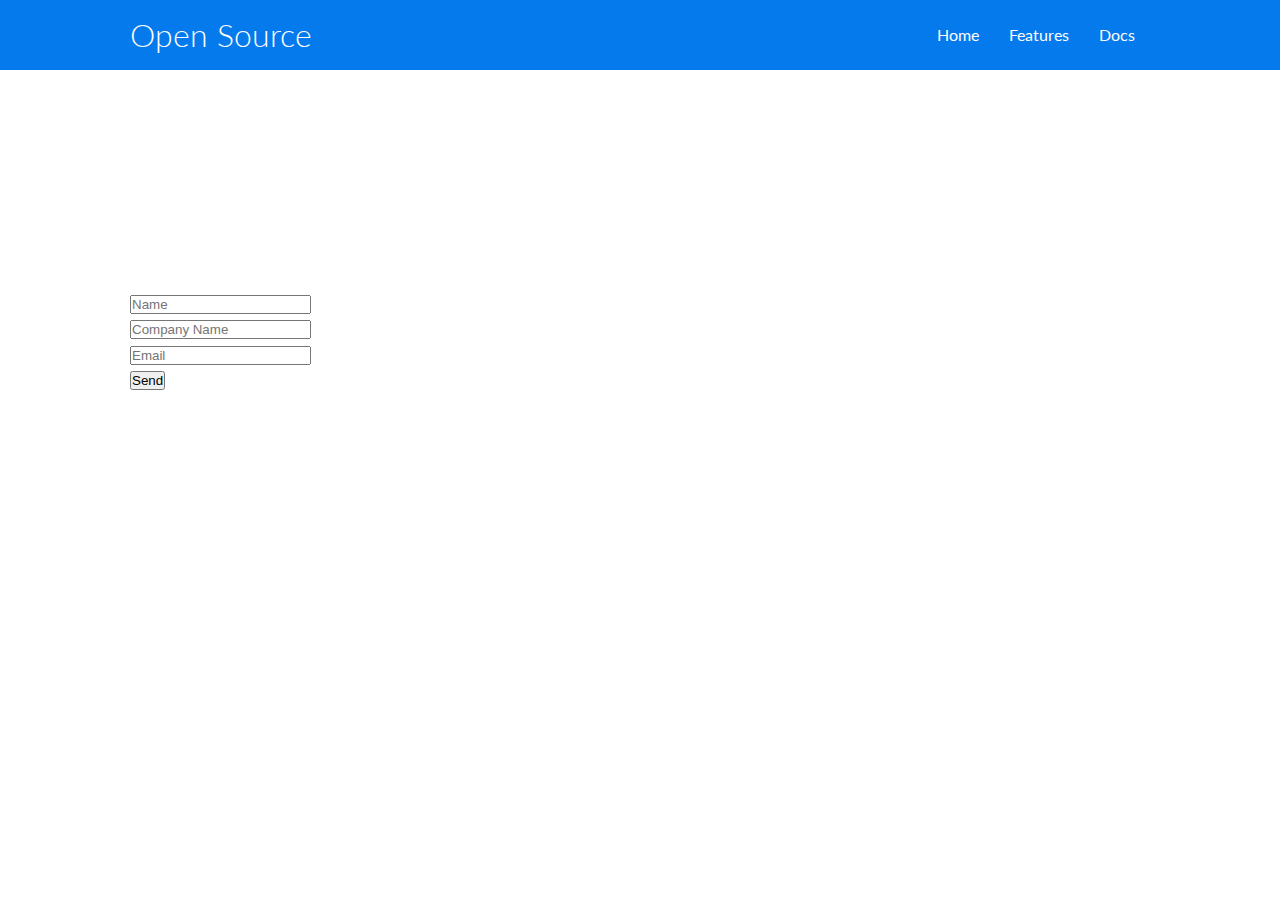
==== index.html @ d51e3340 "add form" ====
<!DOCTYPE html>
<html lang="en">
<head>
    <meta charset="UTF-8">
    <meta name="viewport" content="width=device-width, initial-scale=1.0">
    <link rel="stylesheet" href="css/style.css">
    <link rel="stylesheet" href="https://cdnjs.cloudflare.com/ajax/libs/font-awesome/6.4.2/css/all.min.css" integrity="sha512-z3gLpd7yknf1YoNbCzqRKc4qyor8gaKU1qmn+CShxbuBusANI9QpRohGBreCFkKxLhei6S9CQXFEbbKuqLg0DA==" crossorigin="anonymous" referrerpolicy="no-referrer" />
    <title>Beginning of Open Source Journey</title>
</head>
<body>
    <!-- Navbar-->
    <div class="navbar">
        <div class="container flex">
            <h1 class="logo">Open Source</h1>
            <nav>
                <ul>
                    <li><a href="index.html">Home</a></li>
                    <li><a href="features.html">Features</a></li>
                    <li><a href="docs.html">Docs</a></li>
                </ul>
            </nav>
        </div>
    </div>


    <!-- Showcase-->
    <section class="showcase">
        <div class="container grid">
            <div class="showcase-text">
                <h1>Deployment</h1>
                <p>If you want to show your work (the project) to others, or submit a solution below, you will need to publish your site so that others can access it from the web, rather than just on your local machine. The good news is that if you have your project on GitHub (as described above), doing this is incredibly simple.</p>
                <a href="features.html" class="btn btn-ouline">Read More</a>
            </div>

            <div class="showcase-form card">
                <h2>Request a Demo</h2>
                <form>
                    <div class="form-control">
                        <input type="text" name="name" placeholder="Name" required>
                    </div>
                    <div class="form-control">
                        <input type="text" name="company" placeholder="Company Name" required>
                    </div>
                    <div class="form-control">
                        <input type="email" name="email" placeholder="Email" required>
                    </div>
                    <input type="submit" value="Send" class="btn btn-primary">
                </form>
            </div>
        </div>
    </section>

</body>
</html>
---- css/style.css ----
@import url('https://fonts.googleapis.com/css2?family=Lato:wght@300&display=swap');

*{
    box-sizing: border-box;
    padding: 0;
    margin: 0;
}

body{
    font-family: 'Lato', sans-serif;
    color: white;
    line-height: 1.6;
}

ul{
    list-style-type: none;
}

a{
    text-decoration: none;
    color: white;
}
h1,
h2{
    font-weight: 300;
    line-height: 1.2;
    margin: 10px 0;
}

p{
    margin: 10px 0;
}

img{
    width: 100%;
}

.navbar{
    background-color: #047aed;
    color: #fff;
    height: 70px;
}

.navbar ul{
    display: flex;
}

.navbar a{
    color: white;
    padding: 10px;
    margin: 0 5px;
}

.navbar a:hover{
    border-bottom: 2px #fff solid;
}

.navbar .flex{
    justify-content: space-between;
}

.container{
    max-width: 1100px;
    margin: 0 auto;
    overflow: auto;
    padding: 0 40px;
}

.flex{
    display: flex;
    justify-content: center;
    align-items: center;
    height: 100%;
}
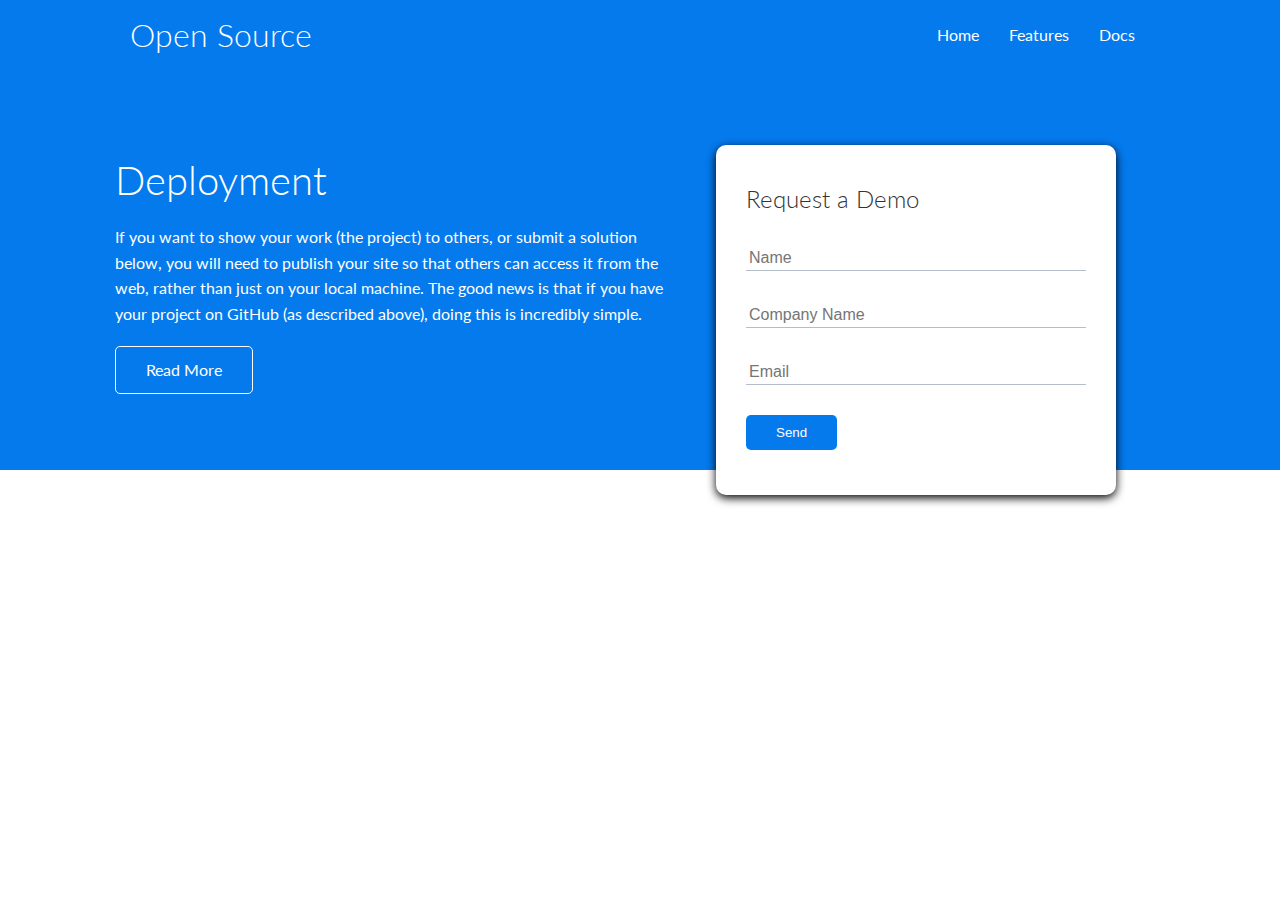
==== commit d3b349f4: "add form and style form" ====
--- a/index.html
+++ b/index.html
@@ -29,23 +29,27 @@
             <div class="showcase-text">
                 <h1>Deployment</h1>
                 <p>If you want to show your work (the project) to others, or submit a solution below, you will need to publish your site so that others can access it from the web, rather than just on your local machine. The good news is that if you have your project on GitHub (as described above), doing this is incredibly simple.</p>
-                <a href="features.html" class="btn btn-ouline">Read More</a>
+                <a href="features.html" class="btn btn-outline">Read More</a>
             </div>
 
             <div class="showcase-form card">
                 <h2>Request a Demo</h2>
+
                 <form>
                     <div class="form-control">
                         <input type="text" name="name" placeholder="Name" required>
                     </div>
+
                     <div class="form-control">
                         <input type="text" name="company" placeholder="Company Name" required>
                     </div>
+
                     <div class="form-control">
                         <input type="email" name="email" placeholder="Email" required>
                     </div>
                     <input type="submit" value="Send" class="btn btn-primary">
                 </form>
+
             </div>
         </div>
     </section>
--- a/css/style.css
+++ b/css/style.css
@@ -1,4 +1,8 @@
 @import url('https://fonts.googleapis.com/css2?family=Lato:wght@300&display=swap');
+
+:root{
+    --primary-color: #047aed; /* can use this in everywhere */
+}
 
 *{
     box-sizing: border-box;
@@ -35,6 +39,8 @@
     width: 100%;
 }
 
+/* Navbar */
+
 .navbar{
     background-color: #047aed;
     color: #fff;
@@ -59,6 +65,64 @@
     justify-content: space-between;
 }
 
+/* Showcase */
+.showcase{
+    height: 400px;
+    background-color: var(--primary-color);
+    color: #fff;
+    position: relative;
+}
+
+.showcase h1{
+    font-size: 40px;
+}
+
+.showcase p{
+    margin: 20px 0;
+}
+
+.showcase .grid{
+    overflow: visible;
+    grid-template-columns: 55% 45%;
+    gap: 30px;
+}
+
+.showcase-form{
+    position: relative;
+    top: 50px;
+    height: 350px;
+    width: 400px;
+    padding: 40px;   
+    z-index: 100;
+    /*justify-self: flex-end;*/
+}
+
+.showcase-form .form-control{
+    margin: 30px 0;
+}
+
+.showcase-form input[type='text']{ 
+    border: 0;
+    border-bottom: 1px solid #b4becb;
+    width: 100%;
+    padding: 3px;
+    font-size: 16px;
+}
+
+.showcase-form input[type='email']{ 
+    border: 0;
+    border-bottom: 1px solid #b4becb;
+    width: 100%;
+    padding: 3px;
+    font-size: 16px;
+}
+
+.showcase-form input:focus{
+    outline: none;
+}
+
+
+/* Utilities */
 .container{
     max-width: 1100px;
     margin: 0 auto;
@@ -66,9 +130,48 @@
     padding: 0 40px;
 }
 
+.card{
+    background-color: #fff;
+    border-radius: 10px;
+    box-shadow: 0 3px 10px rgba(0.0.0,0.2);
+    padding: 30px;
+    margin: 10px;
+    color: #333;
+    
+}
+
+.btn{
+    display: inline-block;
+    padding: 10px 30px;
+    cursor: pointer;
+    background: var(--primary-color);
+    color: #fff;
+    border: none;
+    border-radius: 5px;
+}
+
+
+.btn-outline{
+    background-color: transparent;
+    border: 1px #fff solid;
+}
+
+.btn:hover{
+    transform: scale(.98);
+}
+
 .flex{
     display: flex;
     justify-content: center;
     align-items: center;
     height: 100%;
+}
+
+.grid{
+    display: grid;
+    grid-template-columns: 1fr 1fr;
+    gap: 30px;
+    justify-content: center;
+    align-items: center;
+    height: 100%;
 }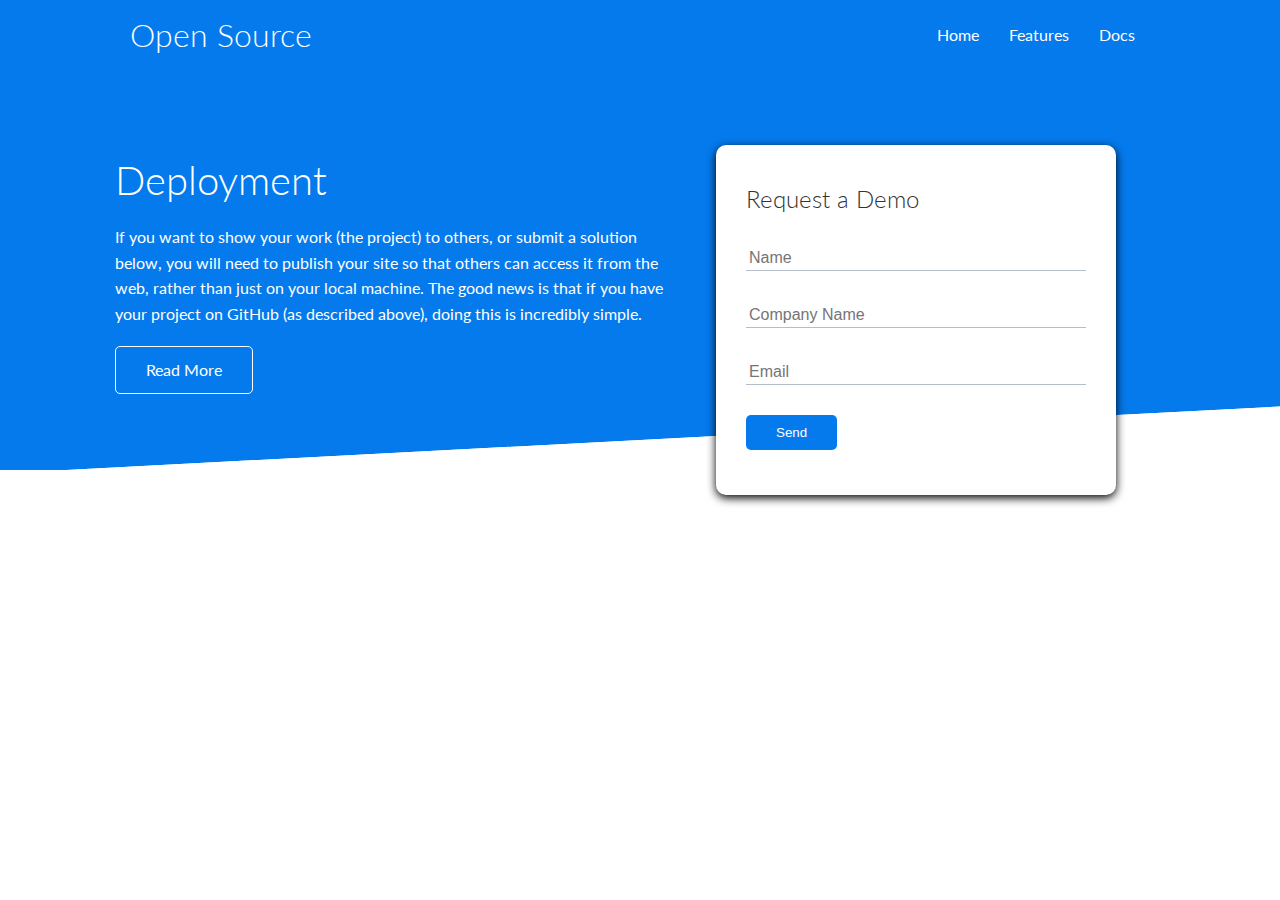
==== commit 6d0bfe3a: "add 'stats' section'" ====
--- a/index.html
+++ b/index.html
@@ -54,5 +54,33 @@
         </div>
     </section>
 
+    <!--Stats-->
+    <section class="stats">
+        <div class="container">
+            <h3 class="stats-heading text-center my-1">
+                Depending on what kind of work you’re doing, you might end up working more with pieces of text rather than numbers. A string is simply a piece of text… and is a fundamental building block of the language.
+            </h3>
+
+            <div class="grid grid-3 text-center my-4">
+                <div>
+                    <i class="fas fa-server fa-3x"></i>
+                    <h3>10349405</h3>
+                    <p class="text-secondary">Deployments</p>
+                </div>
+                <div>
+                    <i class="fas fa-upload fa-3x"></i>
+                    <h3>405TB</h3>
+                    <p class="text-secondary">Published</p>
+                </div>
+                <div>
+                    <i class="fas fa-project-diagram fa-3x"></i>
+                    <h3>3,49,405</h3>
+                    <p class="text-secondary">Projects</p>
+                </div>
+            </div>
+        </div>
+    </section>
+
+
 </body>
 </html>--- a/css/style.css
+++ b/css/style.css
@@ -121,6 +121,26 @@
     outline: none;
 }
 
+.showcase::before,.showcase::after{
+    content: '';
+    position: absolute;
+    height: 100px;
+    bottom: -70px;
+    right: 0;
+    left: 0;
+    background: #fff;
+    -webkit-transform: skewY(-3deg);
+    -ms-transform: skewY(-3deg);
+    -moz-transform: skewY(-3deg);
+    transform: skewY(-3deg);
+}
+
+/* Stats */
+
+.stats{
+    padding-top: 100px;
+}
+
 
 /* Utilities */
 .container{
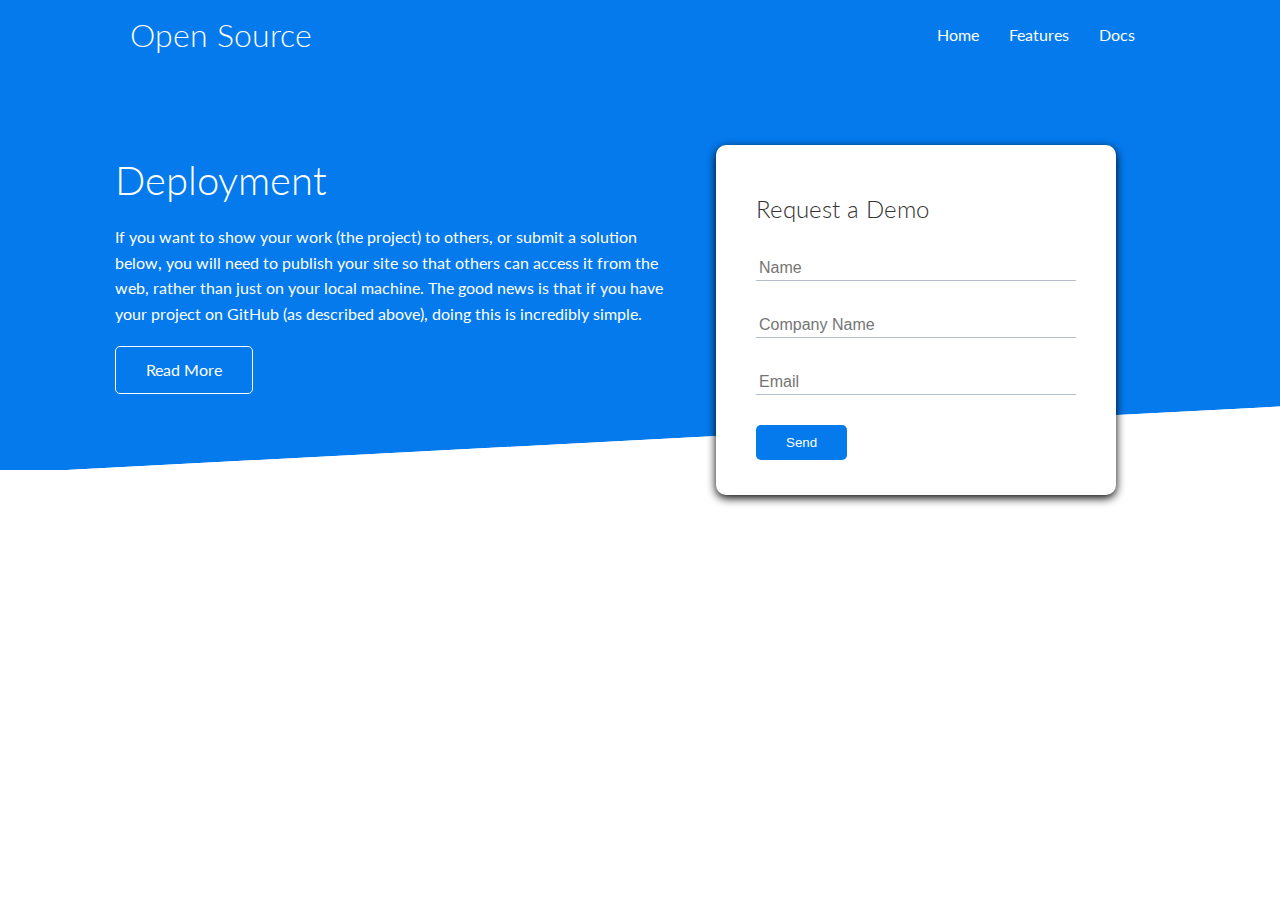
==== commit bb64255c: "add separete utility.css file" ====
--- a/index.html
+++ b/index.html
@@ -3,6 +3,7 @@
 <head>
     <meta charset="UTF-8">
     <meta name="viewport" content="width=device-width, initial-scale=1.0">
+    <link rel="stylesheet" href="css/utilities.css">
     <link rel="stylesheet" href="css/style.css">
     <link rel="stylesheet" href="https://cdnjs.cloudflare.com/ajax/libs/font-awesome/6.4.2/css/all.min.css" integrity="sha512-z3gLpd7yknf1YoNbCzqRKc4qyor8gaKU1qmn+CShxbuBusANI9QpRohGBreCFkKxLhei6S9CQXFEbbKuqLg0DA==" crossorigin="anonymous" referrerpolicy="no-referrer" />
     <title>Beginning of Open Source Journey</title>
--- a/css/utilities.css
+++ b/css/utilities.css
@@ -0,0 +1,70 @@
+/* Utilities */
+.container{
+    max-width: 1100px;
+    margin: 0 auto;
+    overflow: auto;
+    padding: 0 40px;
+}
+
+.card{
+    background-color: #fff;
+    border-radius: 10px;
+    box-shadow: 0 3px 10px rgba(0.0.0,0.2);
+    padding: 30px;
+    margin: 10px;
+    color: #333;
+    
+}
+
+.btn{
+    display: inline-block;
+    padding: 10px 30px;
+    cursor: pointer;
+    background: var(--primary-color);
+    color: #fff;
+    border: none;
+    border-radius: 5px;
+}
+
+
+.btn-outline{
+    background-color: transparent;
+    border: 1px #fff solid;
+}
+
+.btn:hover{
+    transform: scale(.98);
+}
+
+.text-center{
+    text-align: center;
+}
+
+
+
+.flex{
+    display: flex;
+    justify-content: center;
+    align-items: center;
+    height: 100%;
+}
+
+.grid{
+    display: grid;
+    grid-template-columns: 1fr 1fr 1fr;
+    gap: 30px;
+    justify-content: center;
+    align-items: center;
+    height: 100%;
+}
+
+.grid-3{
+    grid-template-columns:  repeat(3, 1fr);
+}
+
+
+/* Margin */
+
+.my-1{
+    margin: 1rem 0;
+}--- a/css/style.css
+++ b/css/style.css
@@ -142,56 +142,3 @@
 }
 
 
-/* Utilities */
-.container{
-    max-width: 1100px;
-    margin: 0 auto;
-    overflow: auto;
-    padding: 0 40px;
-}
-
-.card{
-    background-color: #fff;
-    border-radius: 10px;
-    box-shadow: 0 3px 10px rgba(0.0.0,0.2);
-    padding: 30px;
-    margin: 10px;
-    color: #333;
-    
-}
-
-.btn{
-    display: inline-block;
-    padding: 10px 30px;
-    cursor: pointer;
-    background: var(--primary-color);
-    color: #fff;
-    border: none;
-    border-radius: 5px;
-}
-
-
-.btn-outline{
-    background-color: transparent;
-    border: 1px #fff solid;
-}
-
-.btn:hover{
-    transform: scale(.98);
-}
-
-.flex{
-    display: flex;
-    justify-content: center;
-    align-items: center;
-    height: 100%;
-}
-
-.grid{
-    display: grid;
-    grid-template-columns: 1fr 1fr;
-    gap: 30px;
-    justify-content: center;
-    align-items: center;
-    height: 100%;
-}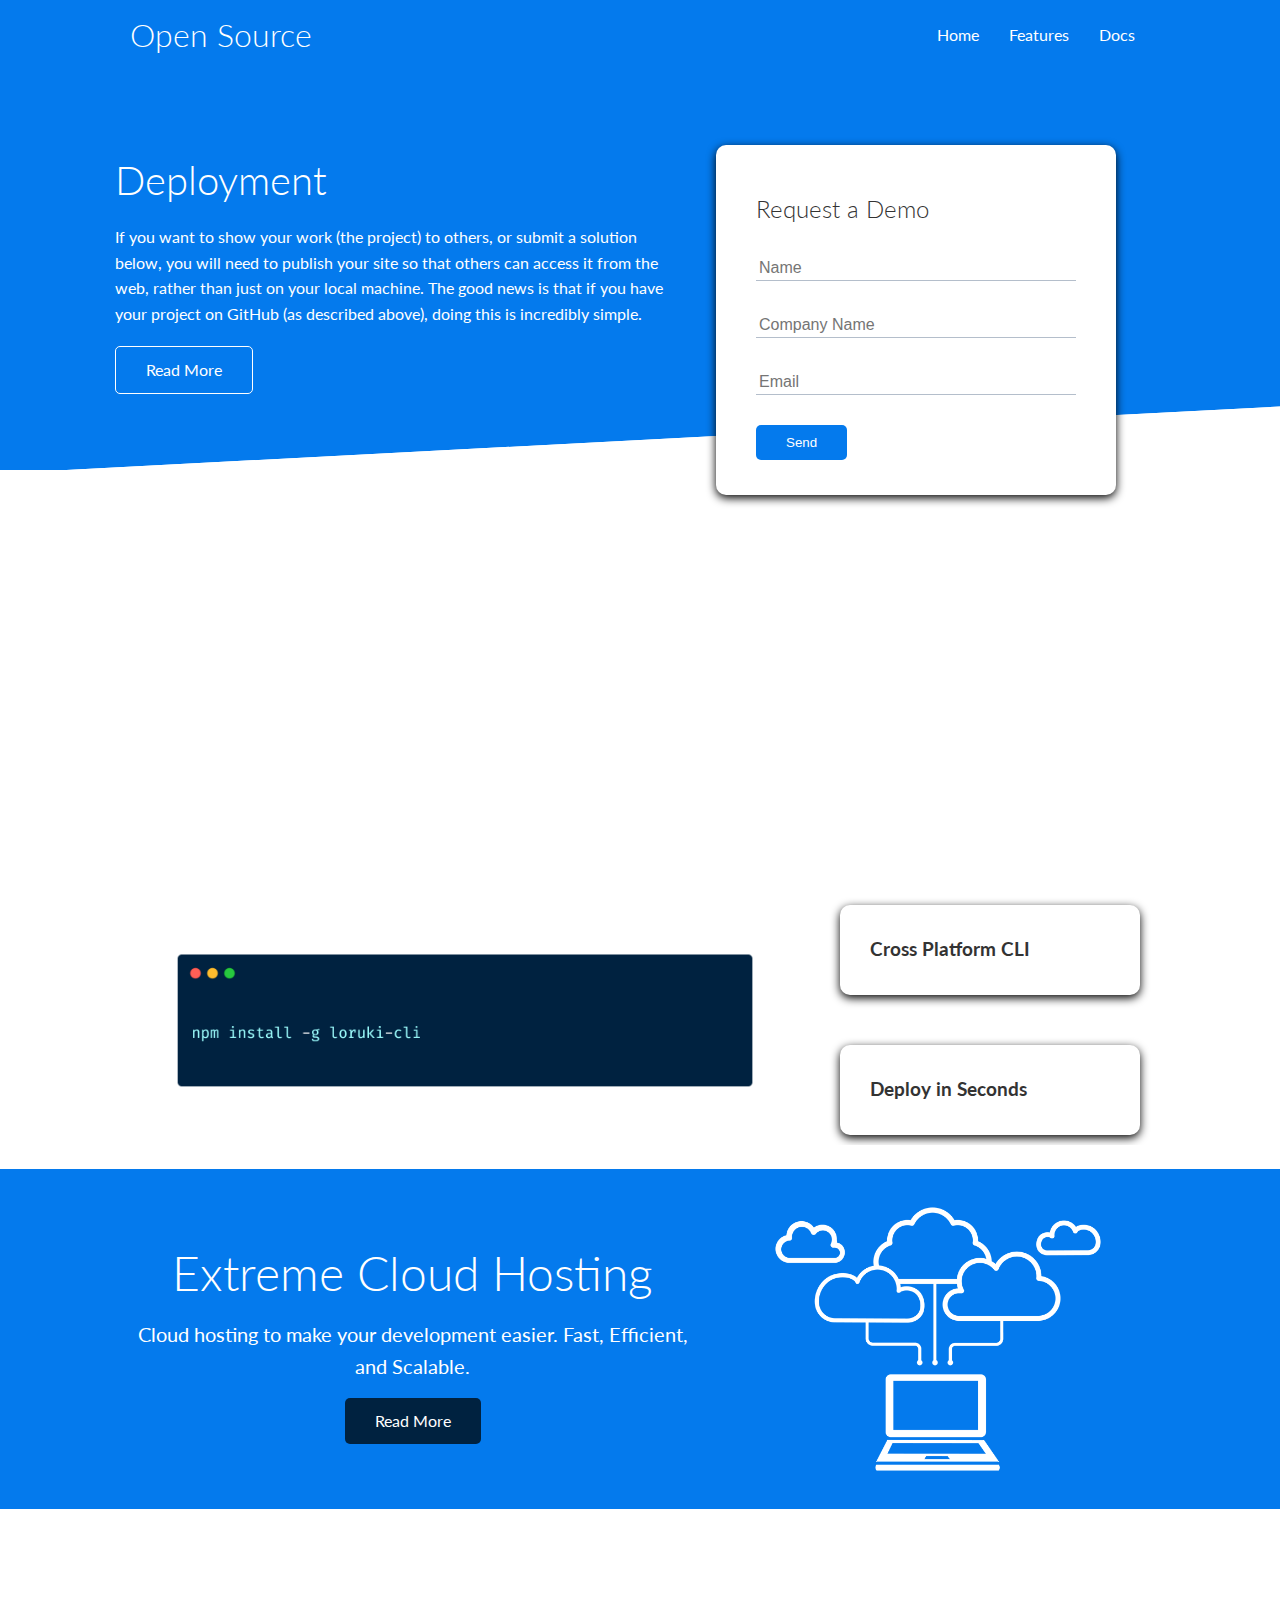
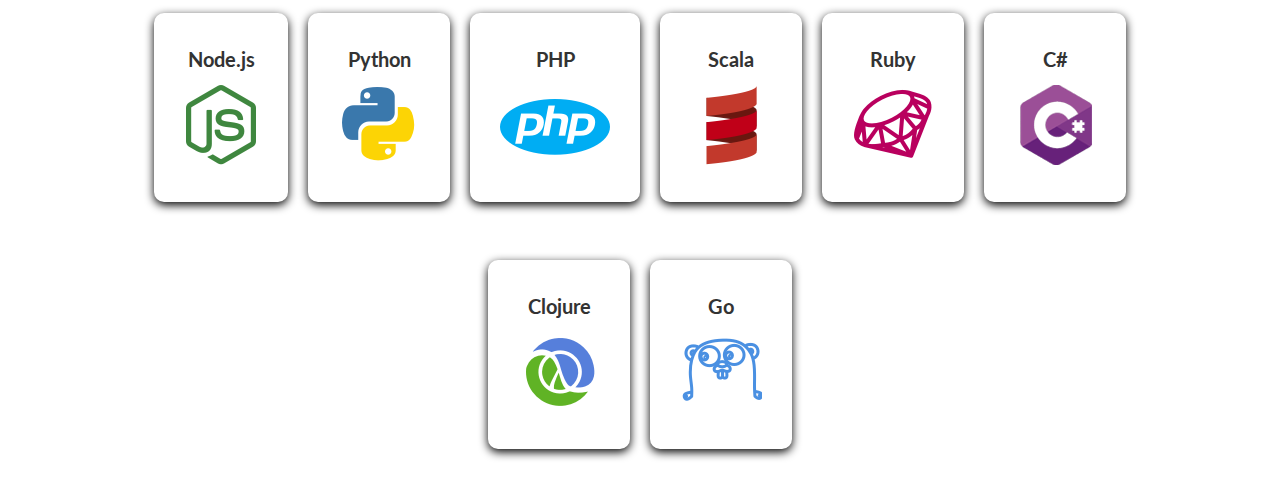
==== commit c8e173e3: "change upto adding 'supported language' section" ====
--- a/index.html
+++ b/index.html
@@ -82,6 +82,76 @@
         </div>
     </section>
 
+    <!--CLI-->
+    <section class="cli">
+        <div class="container grid">
+            <img src="images/cli.png" alt="">
+            <div class="card">
+                <h3>Cross Platform CLI</h3>
+            </div>
+            <div class="card">
+                <h3>Deploy in Seconds</h3>
+            </div>
+        </div>
+    </section>
+
+    <!--Cloud-->
+    <section class="cloud bg-primary my-2 py-2">
+        <div class="container grid">
+            <div class="text-center">
+                <h2 class="lg">Extreme Cloud Hosting</h2>
+                <p class="lead my-1">Cloud hosting to make your development easier.
+                    Fast, Efficient, and Scalable.
+                </p>
+                <a href="features.html" class="btn btn-dark">Read More</a>
+            </div>
+            <img src="images/cloud.png" alt="">
+        </div>
+    </section>
+
+    <!--languages-->
+    <section class="languages">
+        <h2 class="md text-center my-2">
+            Supported Languages
+        </h2>
+        <div class="container flex">
+            <div class="card">
+                <h4>Node.js</h4>
+                <img src="images/logos/node.png" alt="">
+            </div>
+            <div class="card">
+                <h4>Python</h4>
+                <img src="images/logos/python.png" alt="">
+            </div>
+            <div class="card">
+                <h4>PHP</h4>
+                <img src="images/logos/php.png" alt="">
+            </div>
+            <div class="card">
+                <h4>Scala</h4>
+                <img src="images/logos/scala.png" alt="">
+            </div>
+            <div class="card">
+                <h4>Ruby</h4>
+                <img src="images/logos/ruby.png" alt="">
+            </div>
+            <div class="card">
+                <h4>C#</h4>
+                <img src="images/logos/csharp.png" alt="">
+            </div>
+            <div class="card">
+                <h4>Clojure</h4>
+                <img src="images/logos/clojure.png" alt="">
+            </div>
+            <div class="card">
+                <h4>Go</h4>
+                <img src="images/logos/go.png" alt="">
+            </div>
+
+        </div>
+      
+    </section>
+
 
 </body>
 </html>--- a/css/utilities.css
+++ b/css/utilities.css
@@ -36,6 +36,47 @@
     transform: scale(.98);
 }
 
+/* Background & colored buttons */
+.bg-primary, .btn-primary{
+    background-color: var(--primary-color);
+    color: #fff;
+}
+.bg-secondary, .btn-secondary{
+    background-color: var(--secondary-color);
+    color: #fff;
+}
+
+.bg-dark, .btn-dark{
+    background-color: var(--dark-color);
+    color: #fff;
+}
+
+.bg-light, .btn-light{
+    background-color: var(--light-color);
+    color: #fff;
+}
+
+/* text sizes */
+.lead{
+    font-size: 20px;
+}
+.sm{
+    font-size: 1rem;
+}
+
+.md{
+    font-size: 2rem;
+}
+
+.lg{
+    font-size: 3rem;
+}
+
+.xl{
+    font-size: 4rem;
+}
+
+
 .text-center{
     text-align: center;
 }
@@ -64,7 +105,87 @@
 
 
 /* Margin */
-
 .my-1{
     margin: 1rem 0;
-}+}
+
+.my-2{
+    margin: 1.5rem 0;
+}
+
+.my-3{
+    margin: 2rem 0;
+}
+
+.my-4{
+    margin: 3rem 0;
+}
+
+.my-5{
+    margin: 4rem 0;
+}
+
+.m-1{
+    margin: 1rem;
+}
+
+.m-2{
+    margin: 1.5rem;
+}
+
+.m-3{
+    margin: 2rem;
+}
+
+.m-4{
+    margin: 3rem;
+}
+
+.m-5{
+    margin: 4rem;
+}
+
+/*  Padding */
+.py-1{
+   padding: 1rem 0;
+}
+
+.py-2{
+   padding: 1.5rem 0;
+}
+
+.py-3{
+   padding: 2rem 0;
+}
+
+.py-4{
+   padding: 3rem 0;
+}
+
+.py-5{
+   padding: 4rem 0;
+}
+
+.p-1{
+    padding: 1rem;
+}
+
+.p-2{
+    padding: 1.5rem;
+}
+
+.p-3{
+    padding: 2rem;
+}
+
+.p-4{
+    padding: 3rem;
+}
+
+.p-5{
+    padding: 4rem;
+}
+
+
+
+
--- a/css/style.css
+++ b/css/style.css
@@ -2,6 +2,9 @@
 
 :root{
     --primary-color: #047aed; /* can use this in everywhere */
+    --secondary-color: #1c3fa8;
+    --dark-color: #002240;
+    --light-color: #f4f4f4;
 }
 
 *{
@@ -141,4 +144,57 @@
     padding-top: 100px;
 }
 
-
+.stats-heading{
+    max-width: 500px;
+    margin: auto;
+}
+
+.stats .grid h3{
+    font-size: 36px;
+}
+
+.stats .grid p{
+    font-size: 20px;
+    font-weight: bold;
+}
+
+
+/* CLI */
+
+.cli .grid{
+    grid-template-columns: repeat(3, 1fr);
+    grid-template-rows: repeat(2, 1fr);
+}
+
+.cli .grid > *:first-child{
+    grid-column: 1 / span 2;
+    grid-row: 1 / span 2;
+}
+
+
+/* Cloud */
+
+.cloud .grid{
+    grid-template-columns: 4fr 3fr;
+}
+
+
+/* Languages */
+.languages .flex{
+    flex-wrap: wrap;
+}
+
+.languages .card{
+    text-align: center;
+    margin: 18px 10px 40px;
+    transition: transform 0.2s ease-in;
+}
+
+.languages .card h4{
+    font-size: 20px;
+    margin-bottom: 10px;
+}
+
+.languages .card:hover{
+    transform: translateY(-15px);
+}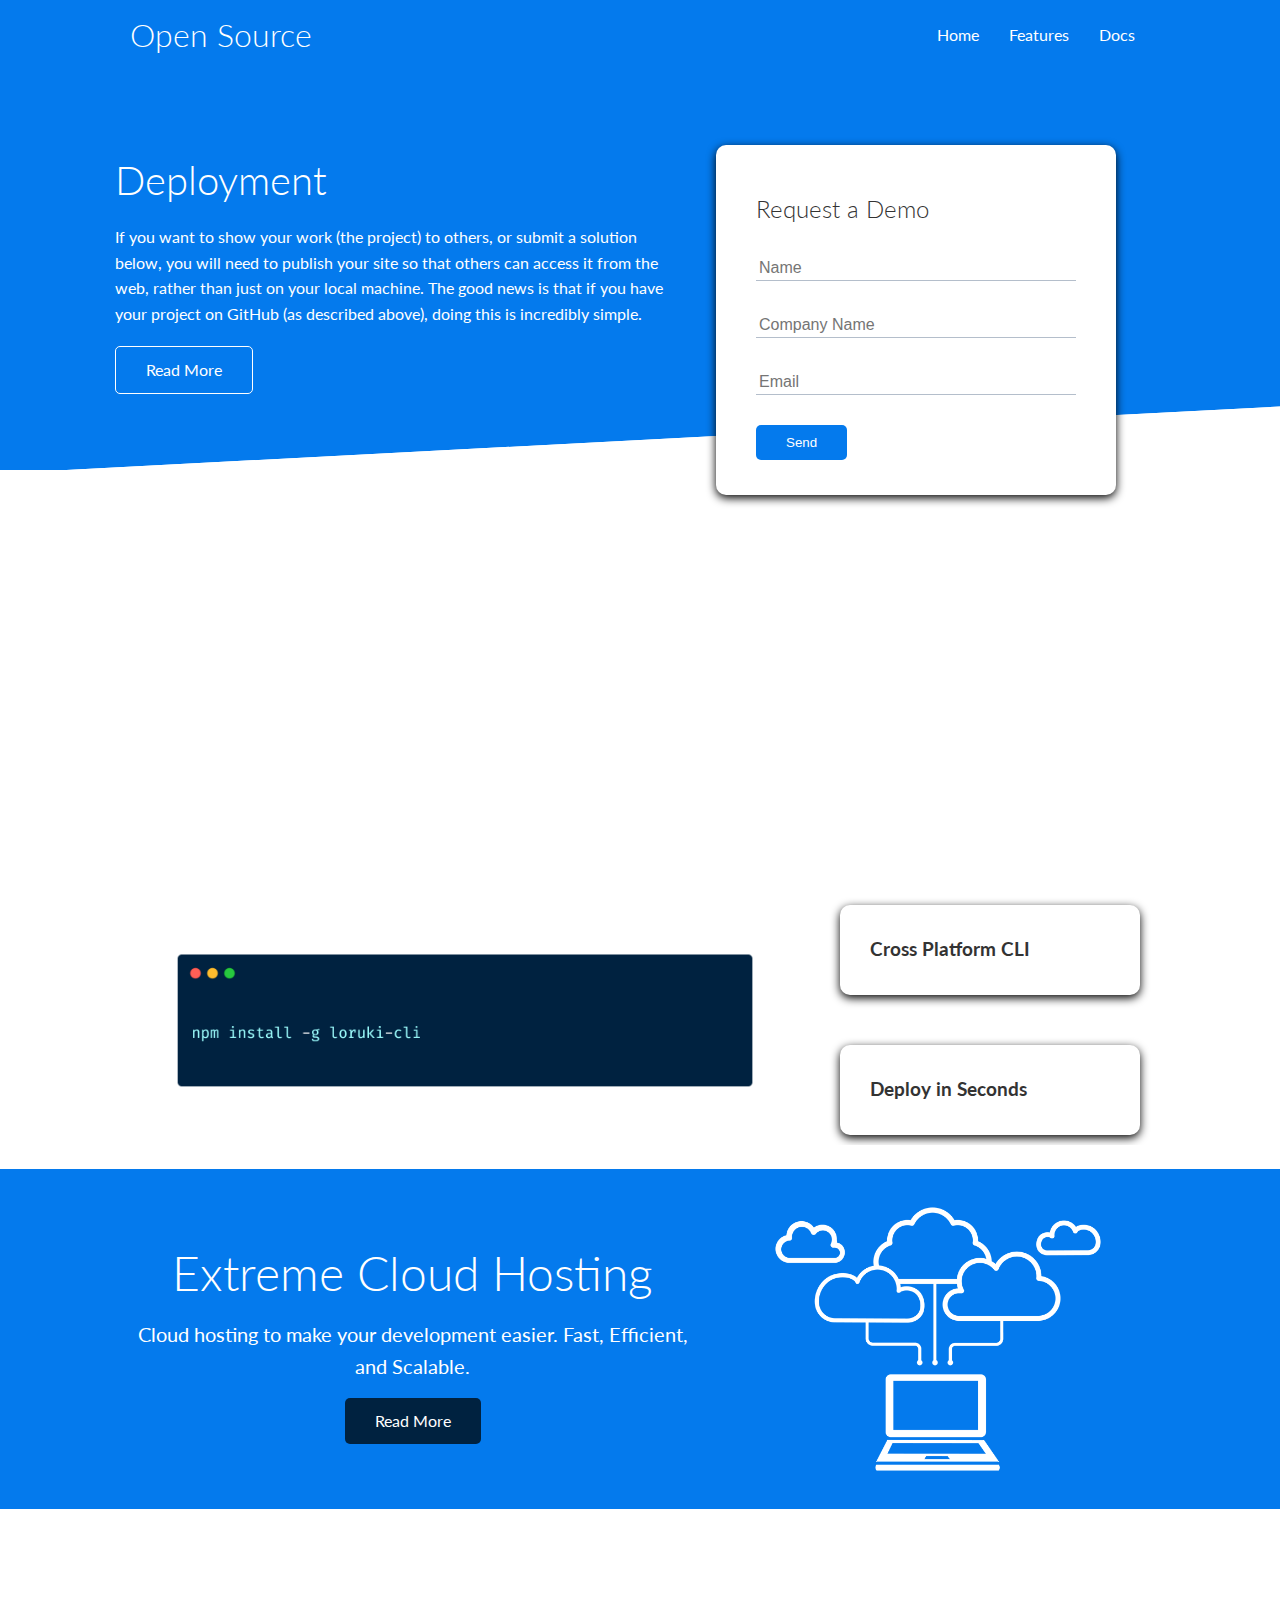
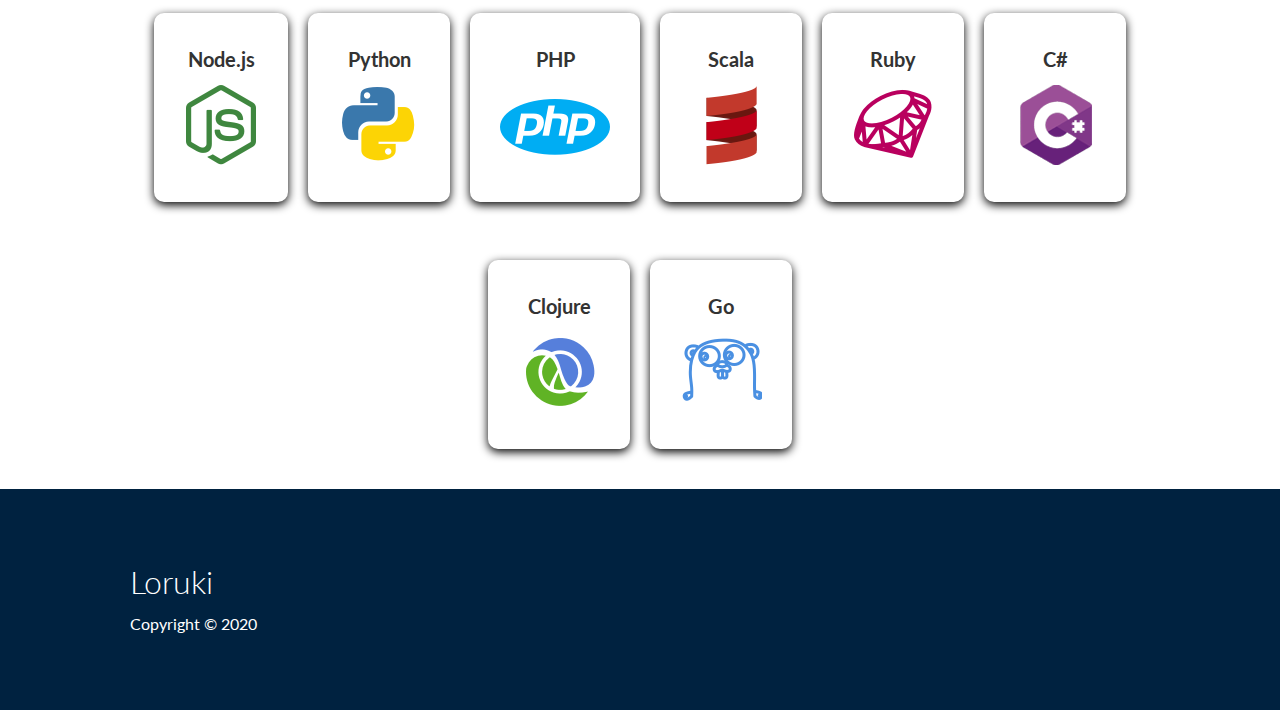
==== commit 82ca5d57: "add footer section" ====
--- a/index.html
+++ b/index.html
@@ -152,6 +152,29 @@
       
     </section>
 
+    <!--Footer-->
+    <footer class="footer bg-dark py-5">
+        <div class="container grid grid-3">
+            <div>
+                <h1>Loruki</h1>
+                <p>Copyright &copy; 2020</p>
+            </div>
+            <nav>
+                <ul>
+                    <li><a href="index.html"></a></li>
+                    <li><a href="features.html"></a></li>
+                    <li><a href="docs.html"></a></li>
+                </ul>
+            </nav>
+
+            <div class="social">
+                <a href="#"><i class="fab fa-twitter fa-2x"></i></a>
+                <a href="#"><i class="fab fa-facebook fa-2x"></i></a>
+                <a href="#"><i class="fab fa-github fa-2x"></i></a>
+            </div>
+        </div>
+    </footer>
+
 
 </body>
 </html>--- a/css/utilities.css
+++ b/css/utilities.css
@@ -48,6 +48,12 @@
 
 .bg-dark, .btn-dark{
     background-color: var(--dark-color);
+    color: #fff;
+}
+
+.bg-dark a, .btn-dark a,
+.bg-primary a, .btn-primary a,
+.bg-secondary a, .btn-secondary a{
     color: #fff;
 }
 
--- a/css/style.css
+++ b/css/style.css
@@ -197,4 +197,20 @@
 
 .languages .card:hover{
     transform: translateY(-15px);
+}
+
+
+/* Footer */
+.footer .social a{
+    margin: 0 10px;
+}
+
+/* Tablets and under */
+@media(max-width: 768px){
+
+}
+
+/* Mobile */
+@media(max-width: 500px){
+    
 }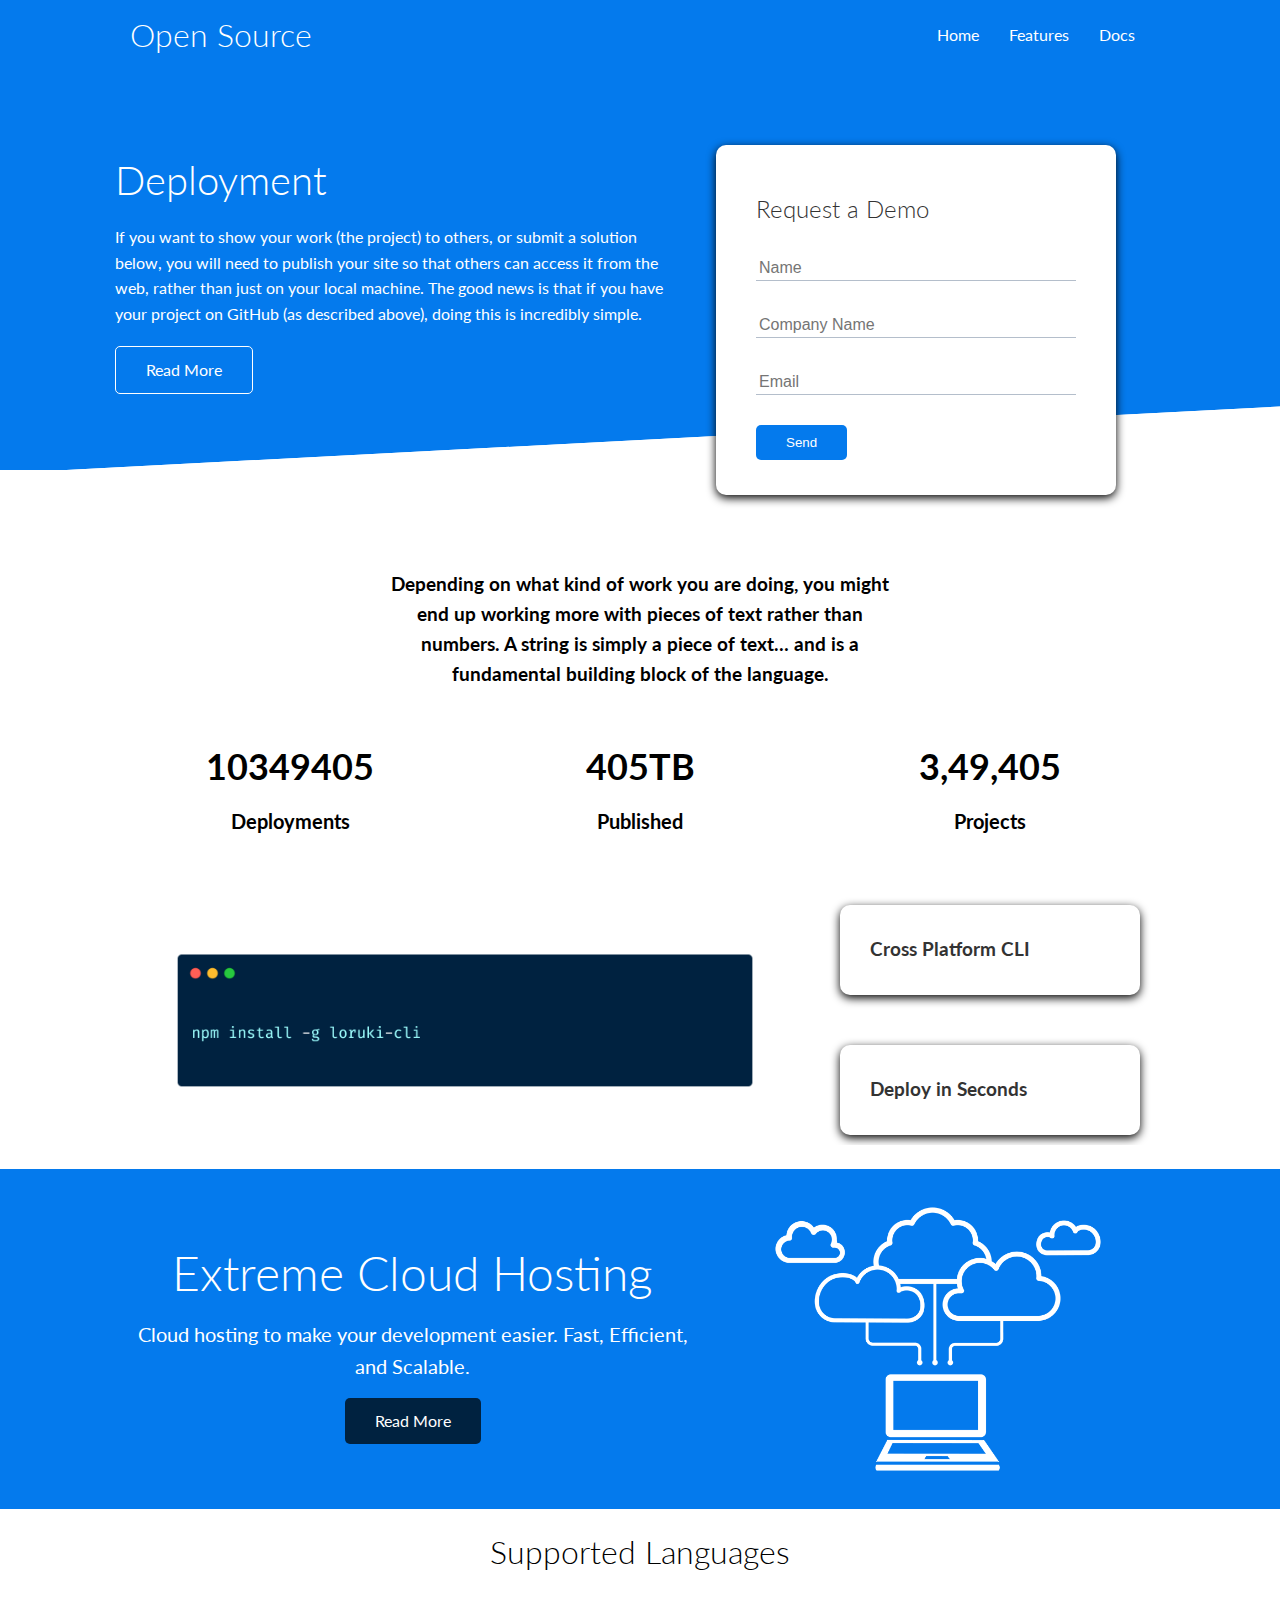
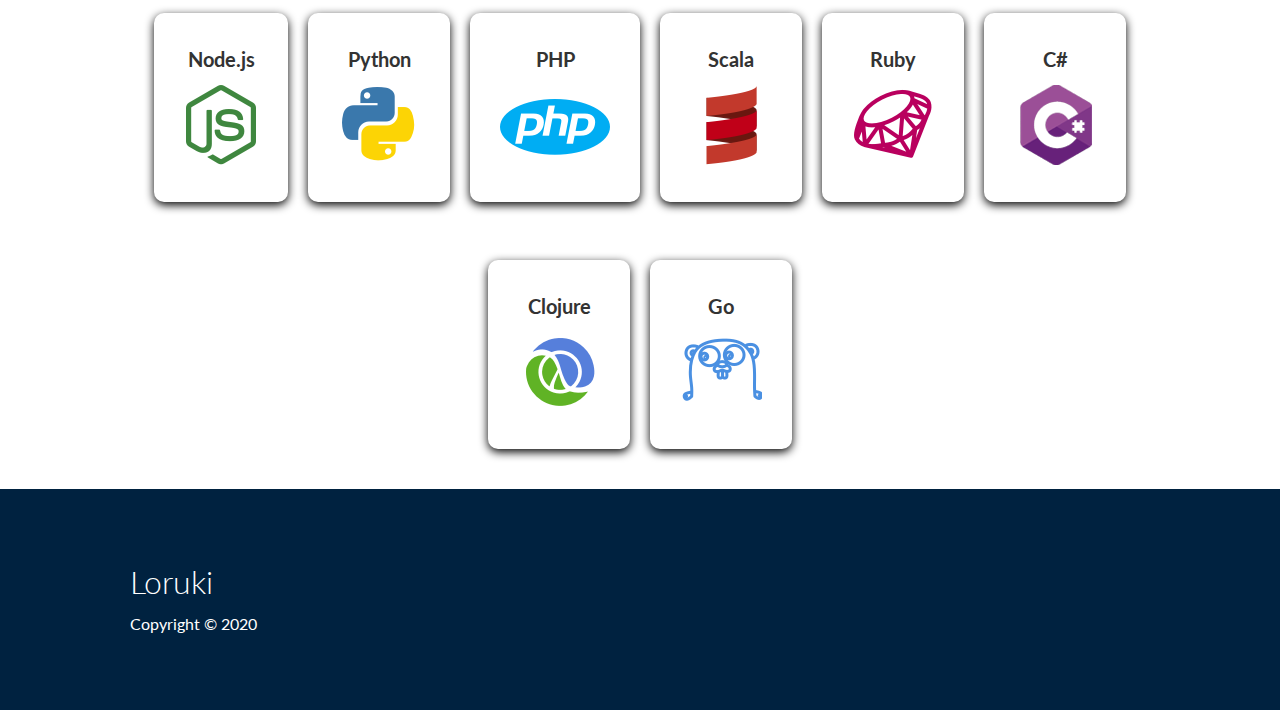
==== commit ea94543e: "change body color to black" ====
--- a/index.html
+++ b/index.html
@@ -59,7 +59,7 @@
     <section class="stats">
         <div class="container">
             <h3 class="stats-heading text-center my-1">
-                Depending on what kind of work you’re doing, you might end up working more with pieces of text rather than numbers. A string is simply a piece of text… and is a fundamental building block of the language.
+                Depending on what kind of work you are doing, you might end up working more with pieces of text rather than numbers. A string is simply a piece of text… and is a fundamental building block of the language.
             </h3>
 
             <div class="grid grid-3 text-center my-4">
@@ -168,9 +168,9 @@
             </nav>
 
             <div class="social">
-                <a href="#"><i class="fab fa-twitter fa-2x"></i></a>
-                <a href="#"><i class="fab fa-facebook fa-2x"></i></a>
-                <a href="#"><i class="fab fa-github fa-2x"></i></a>
+                <a href=""><i class="fab fa-twitter fa-2x"></i></a>
+                <a href=""><i class="fab fa-facebook fa-2x"></i></a>
+                <a href="https://github.com/FarhanAsfar/"><i class="fab fa-github fa-2x"></i></a>
             </div>
         </div>
     </footer>
--- a/css/style.css
+++ b/css/style.css
@@ -15,7 +15,7 @@
 
 body{
     font-family: 'Lato', sans-serif;
-    color: white;
+    color: black;
     line-height: 1.6;
 }
 
@@ -207,10 +207,44 @@
 
 /* Tablets and under */
 @media(max-width: 768px){
-
+    .grid,
+    .showcase .grid,
+    .stats .grid,
+    .cli .grid,
+    .cloud .grid{
+        grid-template-columns: 1fr;
+        grid-template-rows: 1fr;
+    }
+
+    .showcase{
+        height: auto;
+    }
+
+    .showcase-text{
+        text-align: center;
+        margin-top: 40px;
+    }
+
+    .showcase-form{
+        justify-self: center;
+        margin: auto;
+    }
+    .cli .grid > *:first-child{
+        grid-column: 1;
+        grid-row: 1;
+    }
 }
 
 /* Mobile */
 @media(max-width: 500px){
-    
+    .navbar{
+        height: 110px;
+    }
+    .navbar .flex{
+        flex-direction: column;
+    }
+    .navbar ul{
+        padding: 10px;
+        background-color: rgba(0,0,0,0.1);
+    }
 }